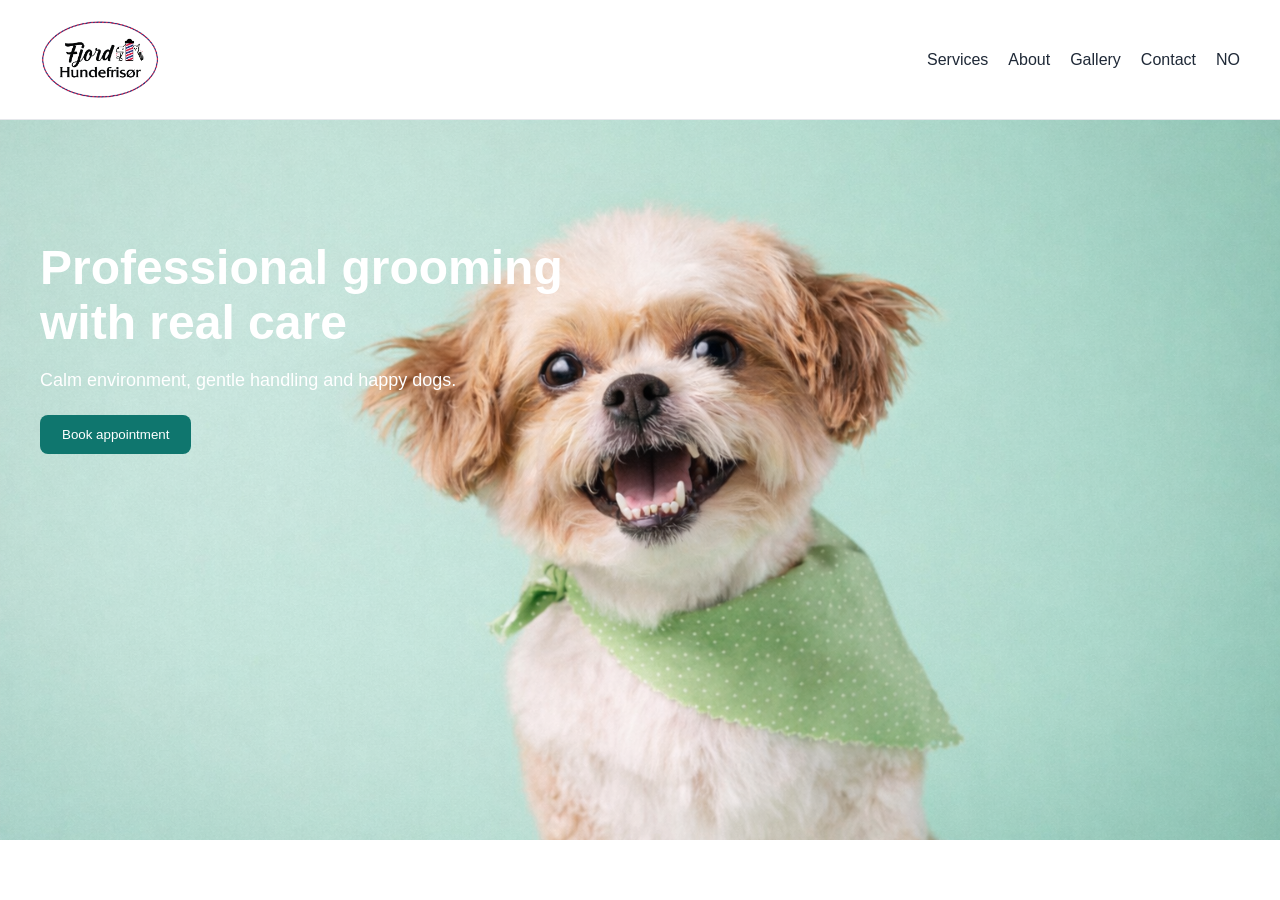
==== en/index.html @ f83bc76f "Startside layout med hero og logo" ====
<!doctype html>
<html lang="en">
  <head>
    <meta charset="UTF-8" />
    <meta name="viewport" content="width=device-width, initial-scale=1.0" />
    <title>FjordPets Dog Grooming</title>
    <link rel="stylesheet" href="../css/styles.css" />
  </head>

  <body>
    <header>
      <img src="../images/skilt.png" class="logo" />

      <nav>
        <a href="#">Services</a>
        <a href="#">About</a>
        <a href="#">Gallery</a>
        <a href="#">Contact</a>
        <a href="../no/index.html">NO</a>
      </nav>
    </header>

    <section>
      <h1>Professional grooming with real care</h1>
      <p>Calm environment, gentle handling and happy dogs.</p>
      <button>Book appointment</button>
    </section>
  </body>
</html>
---- css/styles.css ----
* {
  margin: 0;
  padding: 0;
  box-sizing: border-box;
}

body {
  font-family: Arial, sans-serif;
  color: #1f2937;
  background-color: #ffffff;
}

header {
  display: flex;
  justify-content: space-between;
  align-items: center;
  padding: 20px 40px;
  border-bottom: 1px solid #e5e7eb;
}

nav {
  display: flex;
  gap: 20px;
  align-items: center;
}

nav a {
  text-decoration: none;
  color: #1f2937;
}

section {
  padding: 120px 40px;
  min-height: 80vh;
  background-image: url("../images/hero.png");
  background-size: cover;
  background-position: center;
  color: white;
}

h1 {
  font-size: 48px;
  margin-bottom: 20px;
  max-width: 600px;
}

p {
  font-size: 18px;
  max-width: 600px;
  margin-bottom: 24px;
}

button {
  background-color: #0f766e;
  color: white;
  border: none;
  padding: 12px 22px;
  border-radius: 8px;
  cursor: pointer;
}

.logo {
  width: 120px;
  height: auto;
  display: block;
}
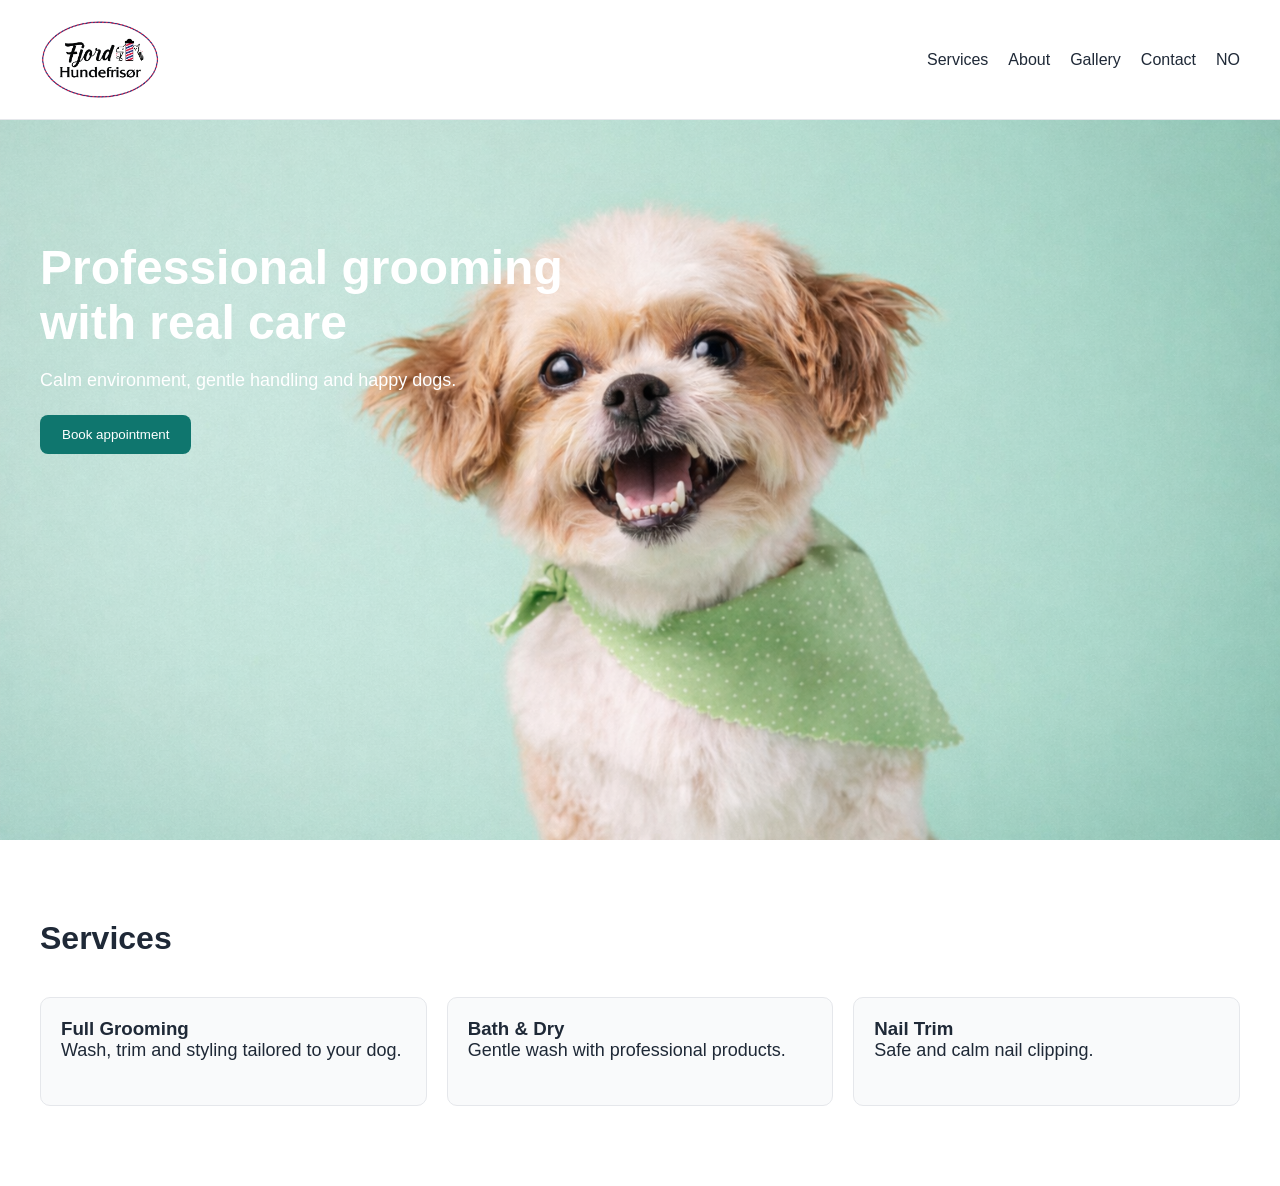
==== commit 5cbce0eb: "update" ====
--- a/en/index.html
+++ b/en/index.html
@@ -6,10 +6,9 @@
     <title>FjordPets Dog Grooming</title>
     <link rel="stylesheet" href="../css/styles.css" />
   </head>
-
   <body>
     <header>
-      <img src="../images/skilt.png" class="logo" />
+      <img src="../images/skilt.png" alt="FjordPets logo" class="logo" />
 
       <nav>
         <a href="#">Services</a>
@@ -20,10 +19,31 @@
       </nav>
     </header>
 
-    <section>
+    <section class="hero">
       <h1>Professional grooming with real care</h1>
       <p>Calm environment, gentle handling and happy dogs.</p>
       <button>Book appointment</button>
     </section>
+
+    <section class="services">
+      <h2>Services</h2>
+
+      <div class="services-grid">
+        <div class="card">
+          <h3>Full Grooming</h3>
+          <p>Wash, trim and styling tailored to your dog.</p>
+        </div>
+
+        <div class="card">
+          <h3>Bath & Dry</h3>
+          <p>Gentle wash with professional products.</p>
+        </div>
+
+        <div class="card">
+          <h3>Nail Trim</h3>
+          <p>Safe and calm nail clipping.</p>
+        </div>
+      </div>
+    </section>
   </body>
 </html>
--- a/css/styles.css
+++ b/css/styles.css
@@ -16,6 +16,7 @@
   align-items: center;
   padding: 20px 40px;
   border-bottom: 1px solid #e5e7eb;
+  background-color: #ffffff;
 }
 
 nav {
@@ -29,7 +30,7 @@
   color: #1f2937;
 }
 
-section {
+.hero {
   padding: 120px 40px;
   min-height: 80vh;
   background-image: url("../images/hero.png");
@@ -64,3 +65,28 @@
   height: auto;
   display: block;
 }
+
+.services {
+  padding: 80px 40px;
+  background-color: #ffffff;
+  color: #1f2937;
+}
+
+.services h2 {
+  font-size: 32px;
+  margin-bottom: 40px;
+}
+
+.services-grid {
+  display: flex;
+  gap: 20px;
+  flex-wrap: wrap;
+}
+
+.card {
+  border: 1px solid #e5e7eb;
+  padding: 20px;
+  border-radius: 10px;
+  background-color: #f9fafb;
+  flex: 1 1 250px;
+}
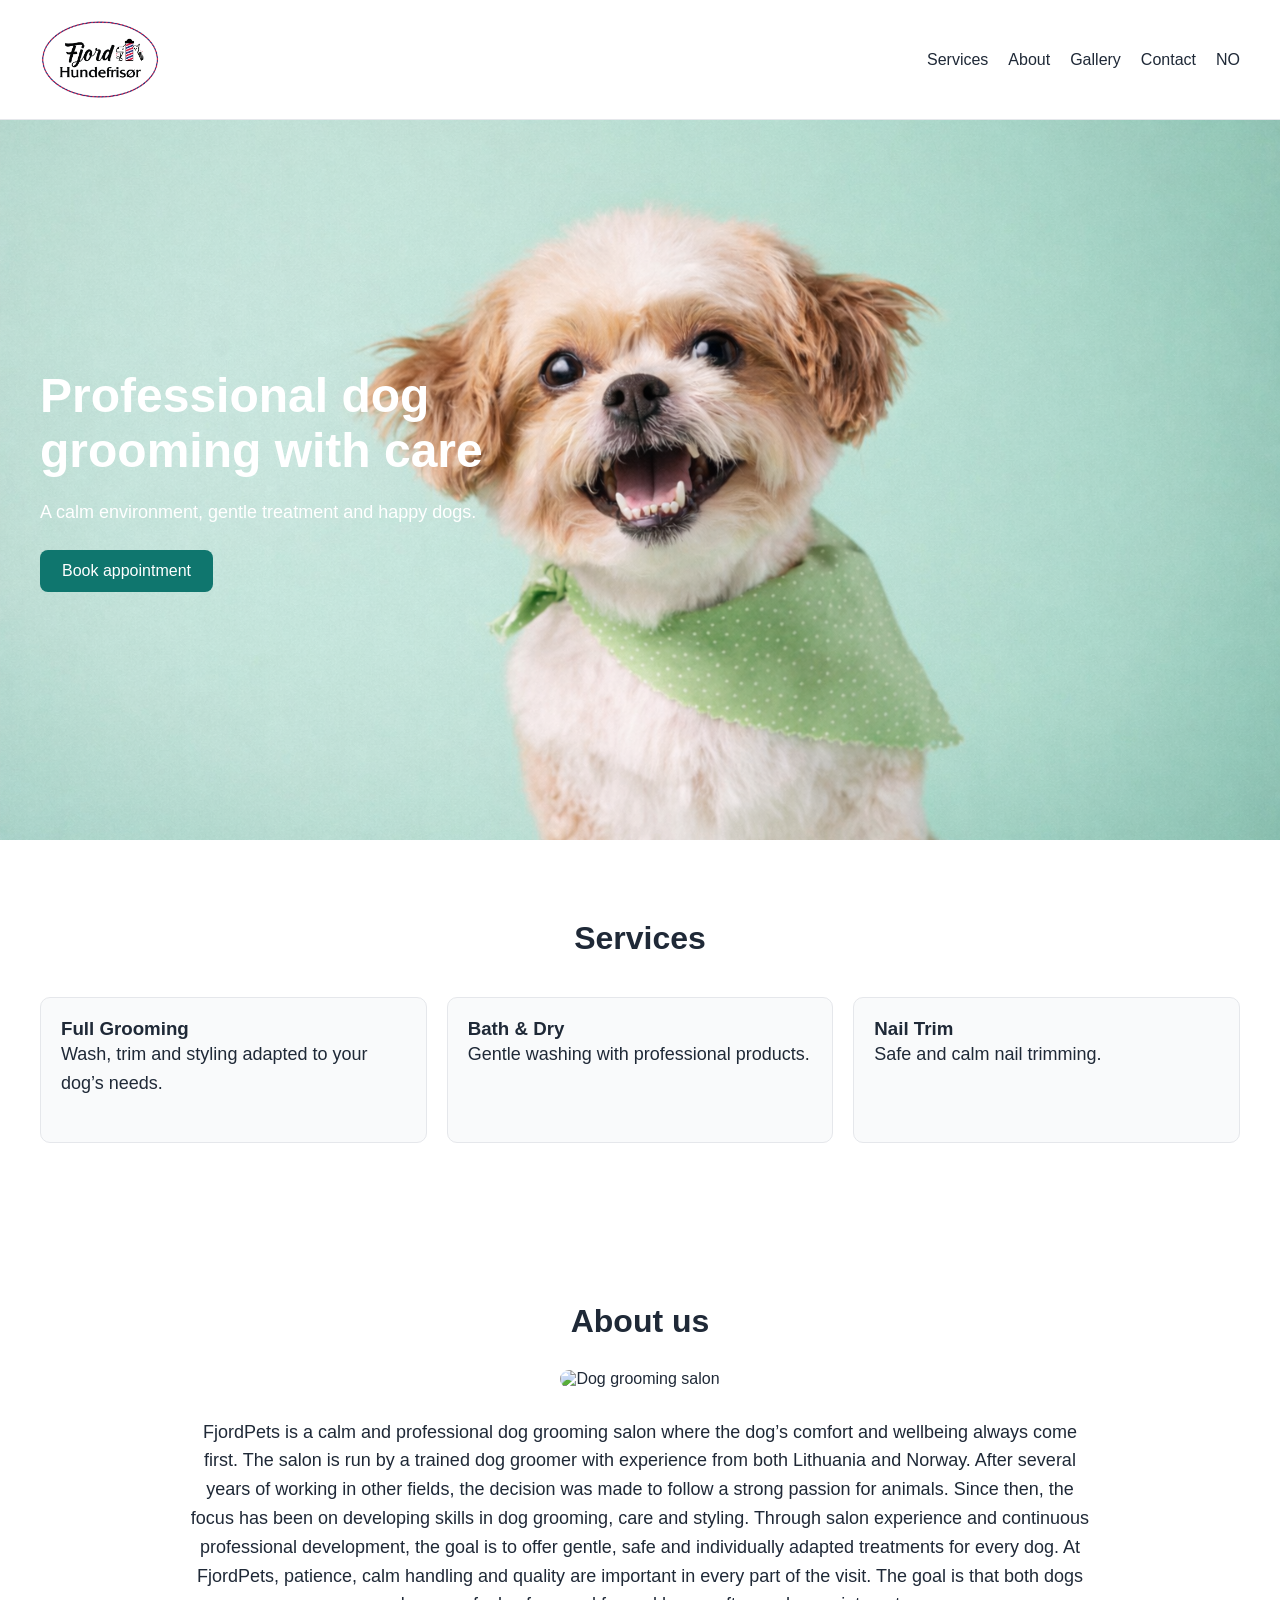
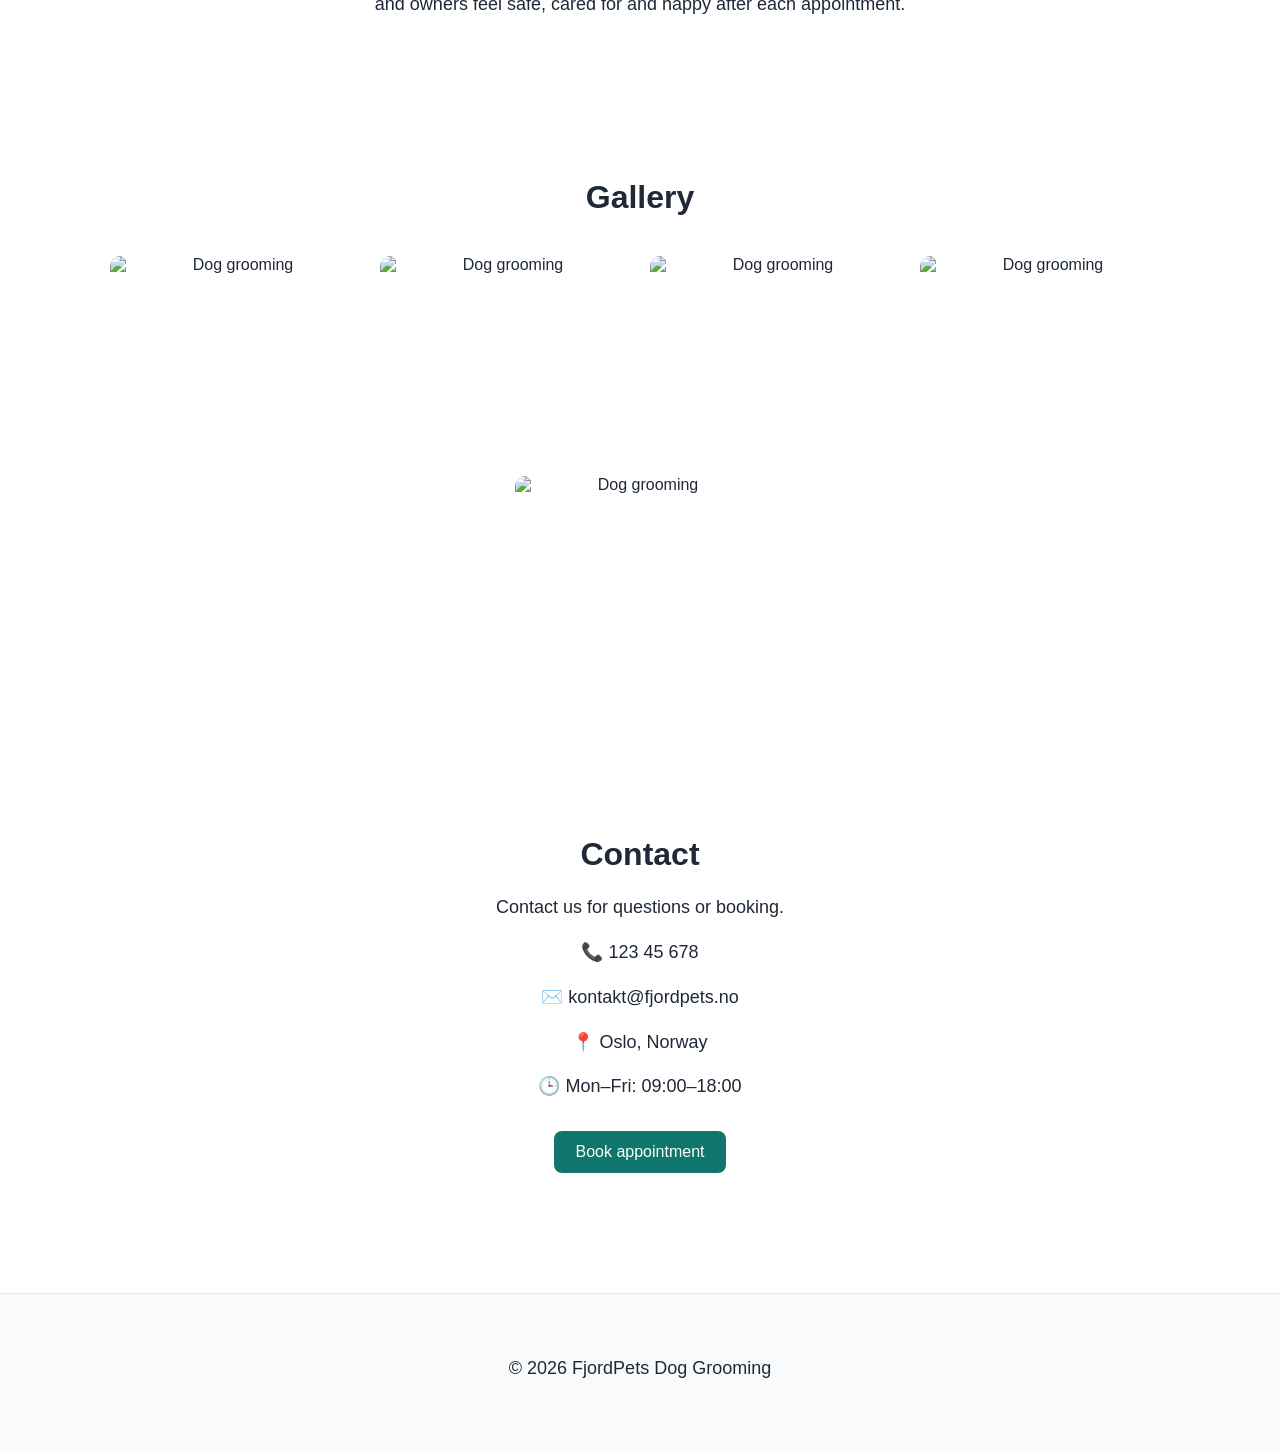
==== commit 41b08ade: "add english page" ====
--- a/en/index.html
+++ b/en/index.html
@@ -6,44 +6,123 @@
     <title>FjordPets Dog Grooming</title>
     <link rel="stylesheet" href="../css/styles.css" />
   </head>
+
   <body>
     <header>
       <img src="../images/skilt.png" alt="FjordPets logo" class="logo" />
 
       <nav>
-        <a href="#">Services</a>
-        <a href="#">About</a>
-        <a href="#">Gallery</a>
-        <a href="#">Contact</a>
+        <a href="#services">Services</a>
+        <a href="#about">About</a>
+        <a href="#gallery">Gallery</a>
+        <a href="#contact">Contact</a>
         <a href="../no/index.html">NO</a>
       </nav>
+
+      <button class="menu-toggle">☰</button>
     </header>
 
     <section class="hero">
-      <h1>Professional grooming with real care</h1>
-      <p>Calm environment, gentle handling and happy dogs.</p>
-      <button>Book appointment</button>
+      <h1>Professional dog grooming with care</h1>
+
+      <p>A calm environment, gentle treatment and happy dogs.</p>
+
+      <a
+        href="https://fjordpets.onlinebooq.net/"
+        target="_blank"
+        class="button-link"
+      >
+        Book appointment
+      </a>
     </section>
 
-    <section class="services">
+    <section id="services" class="services">
       <h2>Services</h2>
 
       <div class="services-grid">
         <div class="card">
           <h3>Full Grooming</h3>
-          <p>Wash, trim and styling tailored to your dog.</p>
+          <p>Wash, trim and styling adapted to your dog’s needs.</p>
         </div>
 
         <div class="card">
           <h3>Bath & Dry</h3>
-          <p>Gentle wash with professional products.</p>
+          <p>Gentle washing with professional products.</p>
         </div>
 
         <div class="card">
           <h3>Nail Trim</h3>
-          <p>Safe and calm nail clipping.</p>
+          <p>Safe and calm nail trimming.</p>
         </div>
       </div>
     </section>
+
+    <section id="about" class="about">
+      <div class="about-content">
+        <h2>About us</h2>
+
+        <img src="../images/about.jpg" alt="Dog grooming salon" />
+
+        <p>
+          FjordPets is a calm and professional dog grooming salon where the
+          dog’s comfort and wellbeing always come first. The salon is run by a
+          trained dog groomer with experience from both Lithuania and Norway.
+          After several years of working in other fields, the decision was made
+          to follow a strong passion for animals. Since then, the focus has been
+          on developing skills in dog grooming, care and styling. Through salon
+          experience and continuous professional development, the goal is to
+          offer gentle, safe and individually adapted treatments for every dog.
+          At FjordPets, patience, calm handling and quality are important in
+          every part of the visit. The goal is that both dogs and owners feel
+          safe, cared for and happy after each appointment.
+        </p>
+      </div>
+    </section>
+
+    <section id="gallery" class="gallery">
+      <h2>Gallery</h2>
+
+      <div class="gallery-grid">
+        <img src="../images/dog1.jpg" alt="Dog grooming" />
+        <img src="../images/dog2.jpg" alt="Dog grooming" />
+        <img src="../images/dog3.jpg" alt="Dog grooming" />
+        <img src="../images/Dog4.jpg" alt="Dog grooming" />
+        <img src="../images/Dog5.jpg" alt="Dog grooming" />
+      </div>
+    </section>
+
+    <section id="contact" class="contact">
+      <h2>Contact</h2>
+
+      <p>Contact us for questions or booking.</p>
+
+      <div class="contact-info">
+        <p>📞 123 45 678</p>
+        <p>✉️ kontakt@fjordpets.no</p>
+        <p>📍 Oslo, Norway</p>
+        <p>🕒 Mon–Fri: 09:00–18:00</p>
+      </div>
+
+      <a
+        href="https://fjordpets.onlinebooq.net/"
+        target="_blank"
+        class="button-link"
+      >
+        Book appointment
+      </a>
+    </section>
+
+    <footer>
+      <p>© 2026 FjordPets Dog Grooming</p>
+    </footer>
+
+    <script>
+      const menuToggle = document.querySelector(".menu-toggle");
+      const nav = document.querySelector("nav");
+
+      menuToggle.addEventListener("click", () => {
+        nav.classList.toggle("active");
+      });
+    </script>
   </body>
 </html>
--- a/css/styles.css
+++ b/css/styles.css
@@ -4,6 +4,10 @@
   box-sizing: border-box;
 }
 
+html {
+  scroll-behavior: smooth;
+}
+
 body {
   font-family: Arial, sans-serif;
   color: #1f2937;
@@ -17,6 +21,9 @@
   padding: 20px 40px;
   border-bottom: 1px solid #e5e7eb;
   background-color: #ffffff;
+  position: sticky;
+  top: 0;
+  z-index: 1000;
 }
 
 nav {
@@ -28,6 +35,15 @@
 nav a {
   text-decoration: none;
   color: #1f2937;
+  font-weight: 500;
+}
+
+nav a:hover {
+  color: #0f766e;
+}
+
+section {
+  scroll-margin-top: 100px;
 }
 
 .hero {
@@ -37,6 +53,9 @@
   background-size: cover;
   background-position: center;
   color: white;
+  display: flex;
+  flex-direction: column;
+  justify-content: center;
 }
 
 h1 {
@@ -49,6 +68,7 @@
   font-size: 18px;
   max-width: 600px;
   margin-bottom: 24px;
+  line-height: 1.6;
 }
 
 button {
@@ -58,6 +78,11 @@
   padding: 12px 22px;
   border-radius: 8px;
   cursor: pointer;
+  width: fit-content;
+}
+
+button:hover {
+  background-color: #115e59;
 }
 
 .logo {
@@ -75,12 +100,15 @@
 .services h2 {
   font-size: 32px;
   margin-bottom: 40px;
+  text-align: center;
 }
 
 .services-grid {
   display: flex;
   gap: 20px;
   flex-wrap: wrap;
+  max-width: 1200px;
+  margin: 0 auto;
 }
 
 .card {
@@ -89,4 +117,181 @@
   border-radius: 10px;
   background-color: #f9fafb;
   flex: 1 1 250px;
-}
+  transition: transform 0.3s ease;
+}
+
+.card:hover {
+  transform: translateY(-5px);
+}
+
+.about {
+  padding: 80px 40px;
+  text-align: center;
+}
+
+.about h2 {
+  margin-bottom: 30px;
+  font-size: 32px;
+}
+
+.about p {
+  max-width: 900px;
+  margin: 30px auto 0;
+}
+
+.about img {
+  width: 100%;
+  max-width: 500px;
+  border-radius: 10px;
+}
+
+.gallery {
+  padding: 80px 40px;
+  text-align: center;
+}
+
+.gallery h2 {
+  font-size: 32px;
+  margin-bottom: 40px;
+}
+
+.gallery-grid {
+  display: flex;
+  gap: 20px;
+  justify-content: center;
+  flex-wrap: wrap;
+  max-width: 1200px;
+  margin: 0 auto;
+}
+
+.gallery-grid img {
+  width: 250px;
+  height: 200px;
+  object-fit: cover;
+  border-radius: 10px;
+  transition: transform 0.3s ease;
+}
+
+.gallery-grid img:hover {
+  transform: scale(1.03);
+}
+
+footer {
+  background-color: #f9fafb;
+  padding: 60px 20px;
+  text-align: center;
+  margin-top: 40px;
+  border-top: 1px solid #e5e7eb;
+  display: flex;
+  flex-direction: column;
+  align-items: center;
+  gap: 10px;
+}
+
+footer p {
+  margin: 0 auto 10px;
+}
+
+footer button {
+  margin-top: 20px;
+  transition: background-color 0.3s ease;
+}
+
+footer button:hover {
+  background-color: #115e59;
+}
+
+.menu-toggle {
+  display: none;
+  font-size: 28px;
+  background: none;
+  border: none;
+  color: #1f2937;
+  cursor: pointer;
+}
+
+@media (max-width: 768px) {
+  header {
+    padding: 20px;
+    position: relative;
+  }
+
+  nav {
+    display: none;
+    flex-direction: column;
+    position: absolute;
+    top: 80px;
+    right: 20px;
+    background-color: white;
+    padding: 20px;
+    border-radius: 10px;
+    box-shadow: 0 4px 10px rgba(0, 0, 0, 0.1);
+  }
+
+  nav.active {
+    display: flex;
+  }
+
+  .menu-toggle {
+    display: block;
+  }
+
+  .hero {
+    padding: 80px 20px;
+    text-align: center;
+    align-items: center;
+  }
+
+  h1 {
+    font-size: 36px;
+  }
+
+  .services,
+  .about,
+  .gallery {
+    padding: 60px 20px;
+  }
+
+  .services-grid {
+    flex-direction: column;
+  }
+
+  .gallery-grid img {
+    width: 100%;
+    max-width: 350px;
+    aspect-ratio: 4 / 3;
+  }
+}
+
+.contact {
+  padding: 80px 40px;
+  text-align: center;
+  background-color: #ffffff;
+}
+
+.contact h2 {
+  font-size: 32px;
+  margin-bottom: 20px;
+}
+
+.contact p {
+  margin: 0 auto 16px;
+}
+
+.contact-info {
+  margin-bottom: 30px;
+}
+.button-link {
+  background-color: #0f766e;
+  color: white;
+  padding: 12px 22px;
+  border-radius: 8px;
+  text-decoration: none;
+  display: inline-block;
+  transition: background-color 0.3s ease;
+  width: fit-content;
+}
+
+.button-link:hover {
+  background-color: #115e59;
+}
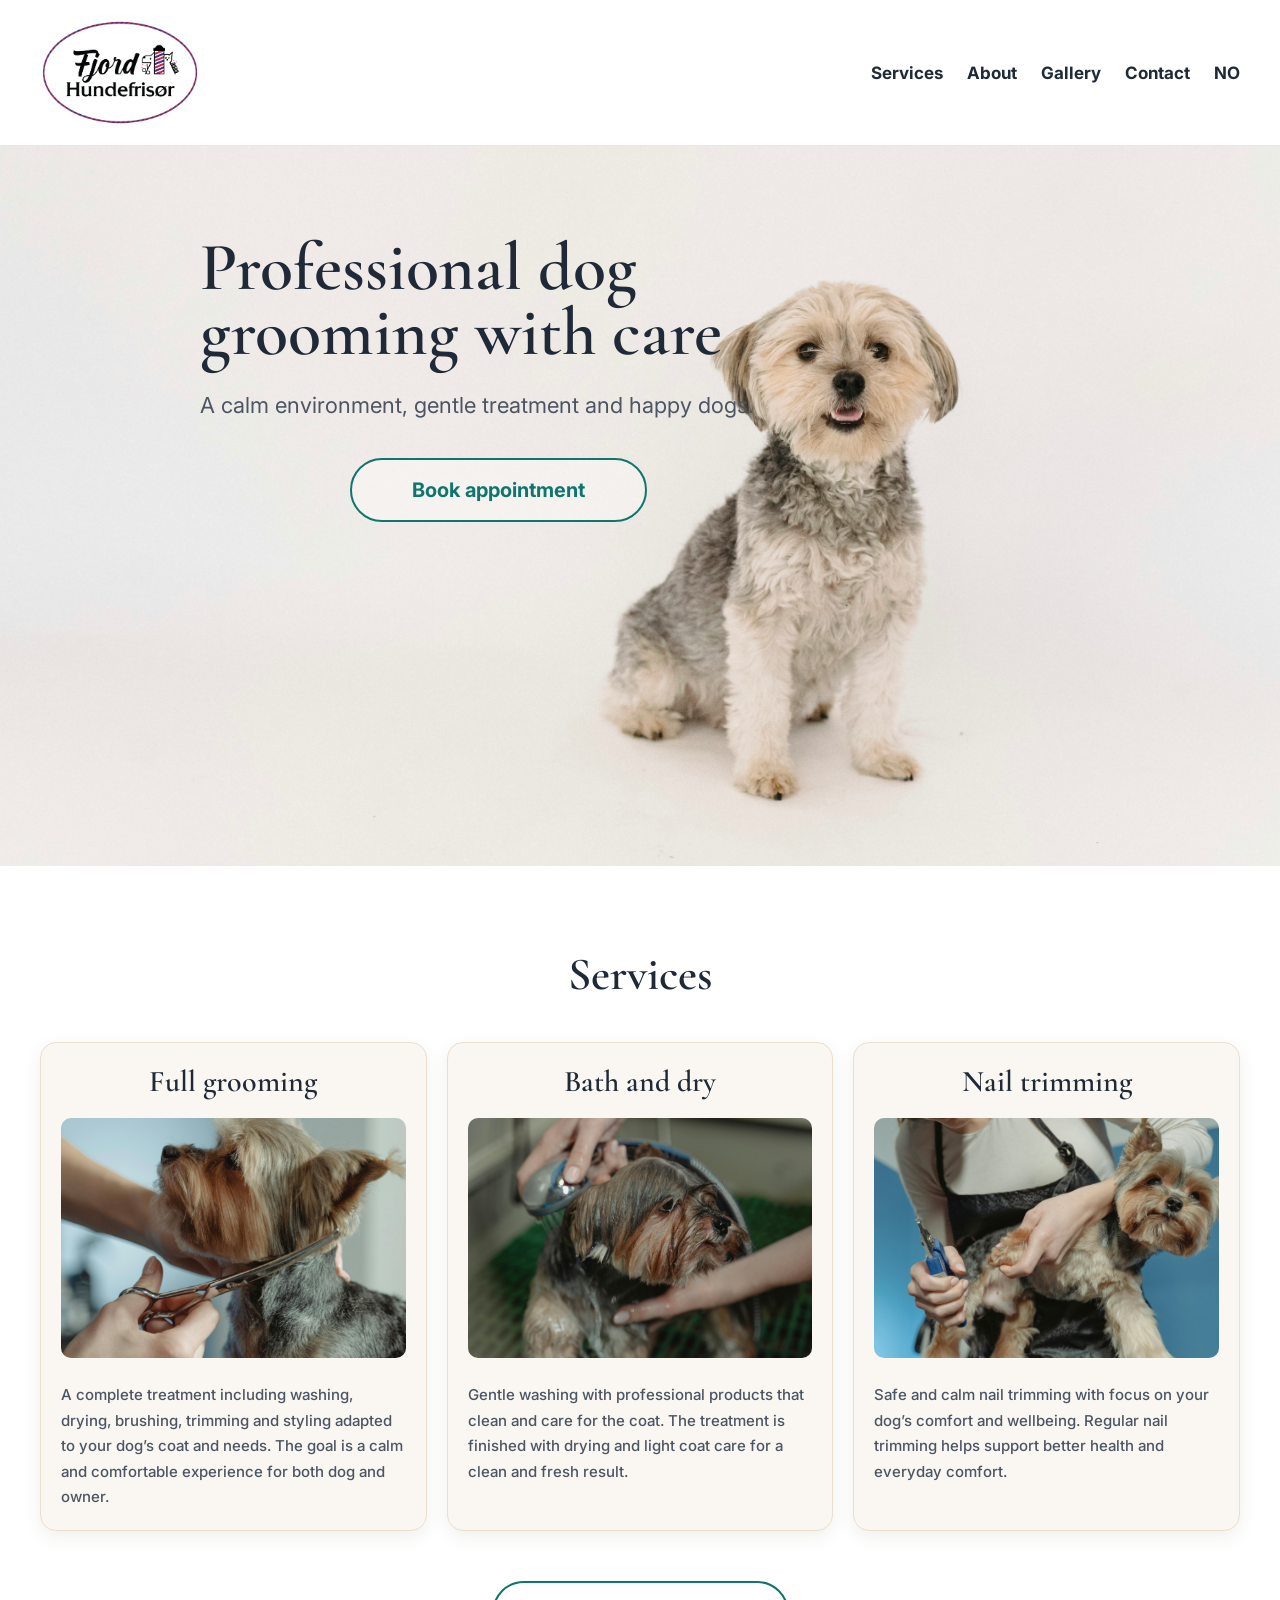
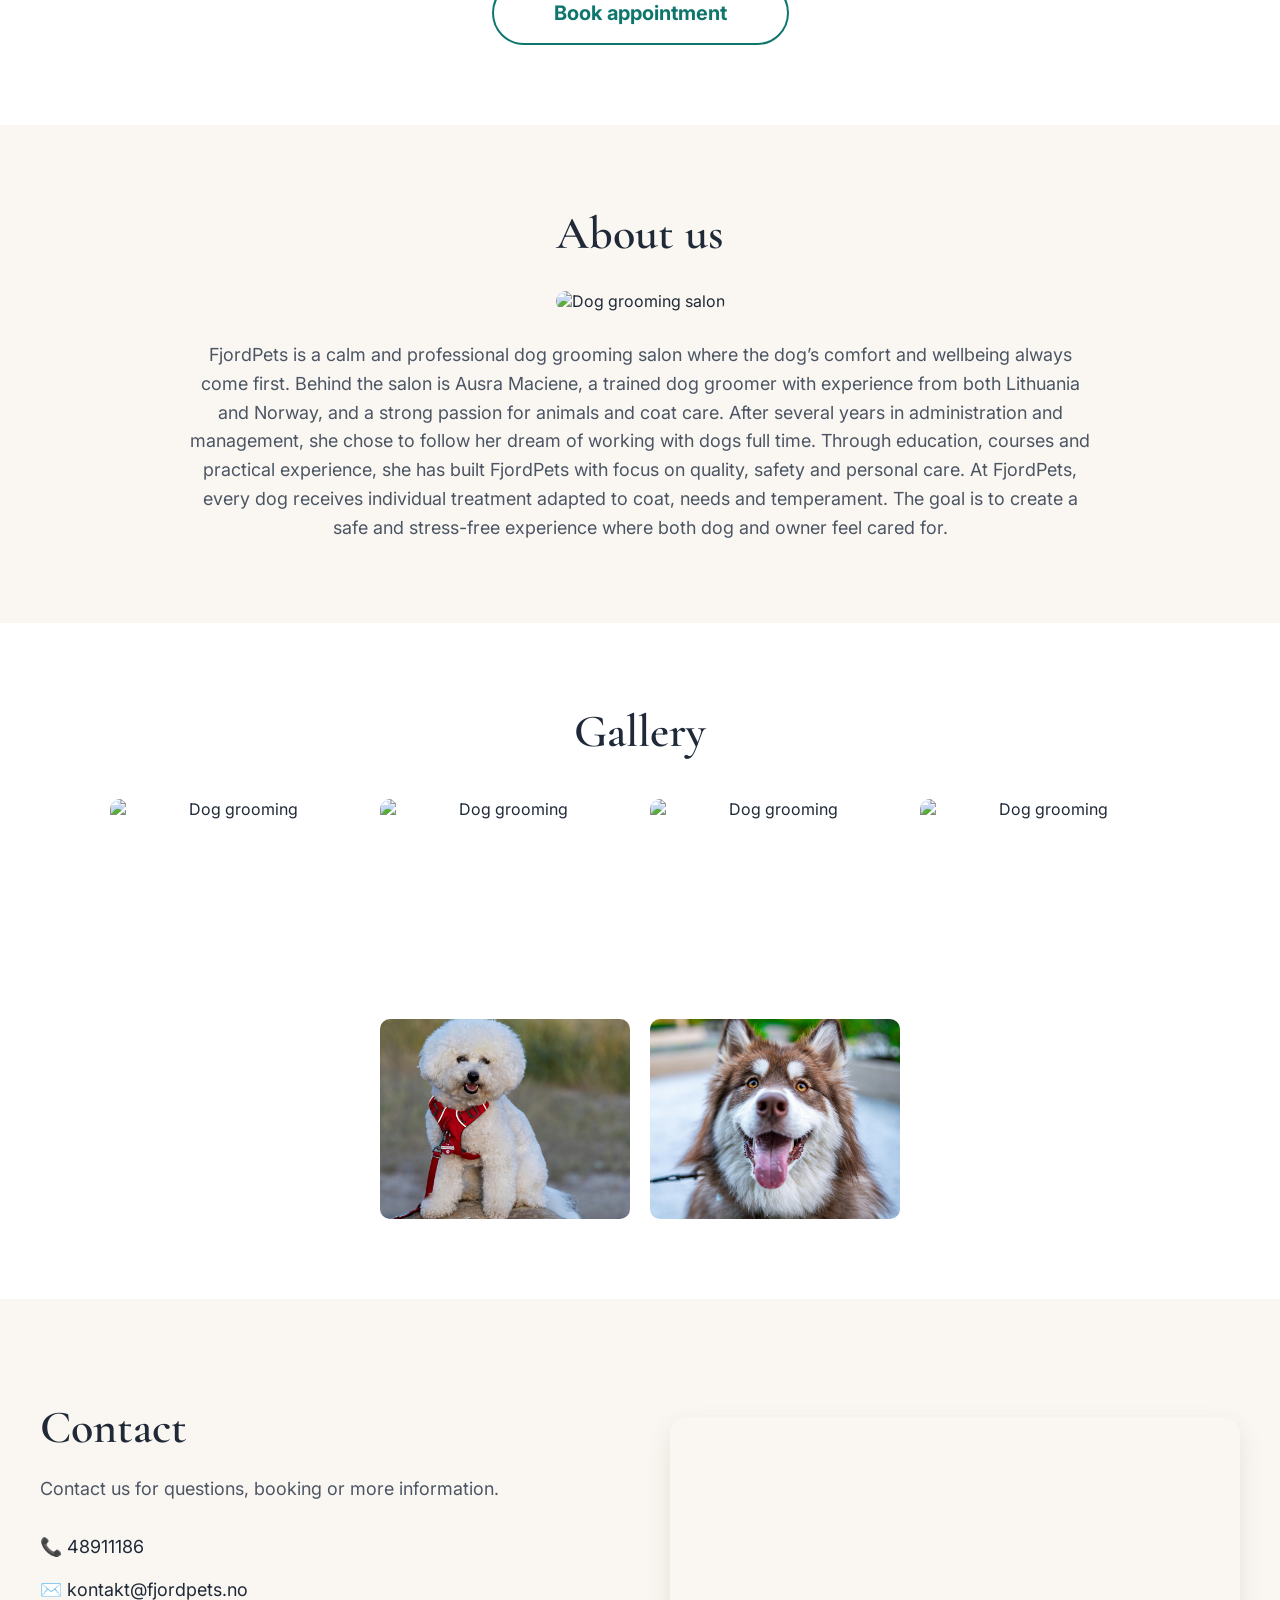
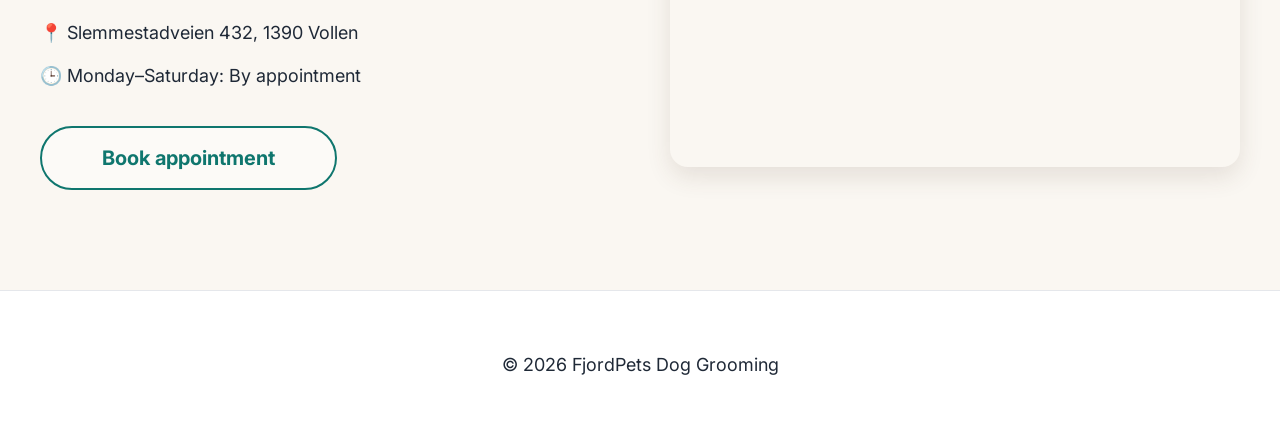
==== commit 226d172f: "finalizing page" ====
--- a/en/index.html
+++ b/en/index.html
@@ -5,6 +5,10 @@
     <meta name="viewport" content="width=device-width, initial-scale=1.0" />
     <title>FjordPets Dog Grooming</title>
     <link rel="stylesheet" href="../css/styles.css" />
+    <link
+      href="https://fonts.googleapis.com/css2?family=Cormorant+Garamond:wght@500;600&family=Inter:wght@400;500;600;700&display=swap"
+      rel="stylesheet"
+    />
   </head>
 
   <body>
@@ -41,19 +45,44 @@
 
       <div class="services-grid">
         <div class="card">
-          <h3>Full Grooming</h3>
-          <p>Wash, trim and styling adapted to your dog’s needs.</p>
+          <h3>Full grooming</h3>
+          <img src="../images/Services1.jpg" alt="Full dog grooming" />
+          <p>
+            A complete treatment including washing, drying, brushing, trimming
+            and styling adapted to your dog’s coat and needs. The goal is a calm
+            and comfortable experience for both dog and owner.
+          </p>
         </div>
 
         <div class="card">
-          <h3>Bath & Dry</h3>
-          <p>Gentle washing with professional products.</p>
+          <h3>Bath and dry</h3>
+          <img src="../images/Services2.jpg" alt="Dog bath and coat care" />
+          <p>
+            Gentle washing with professional products that clean and care for
+            the coat. The treatment is finished with drying and light coat care
+            for a clean and fresh result.
+          </p>
         </div>
 
         <div class="card">
-          <h3>Nail Trim</h3>
-          <p>Safe and calm nail trimming.</p>
+          <h3>Nail trimming</h3>
+          <img src="../images/Services3.jpg" alt="Dog nail trimming" />
+          <p>
+            Safe and calm nail trimming with focus on your dog’s comfort and
+            wellbeing. Regular nail trimming helps support better health and
+            everyday comfort.
+          </p>
         </div>
+      </div>
+
+      <div class="services-button">
+        <a
+          href="https://fjordpets.onlinebooq.net/"
+          target="_blank"
+          class="button-link"
+        >
+          Book appointment
+        </a>
       </div>
     </section>
 
@@ -65,16 +94,16 @@
 
         <p>
           FjordPets is a calm and professional dog grooming salon where the
-          dog’s comfort and wellbeing always come first. The salon is run by a
-          trained dog groomer with experience from both Lithuania and Norway.
-          After several years of working in other fields, the decision was made
-          to follow a strong passion for animals. Since then, the focus has been
-          on developing skills in dog grooming, care and styling. Through salon
-          experience and continuous professional development, the goal is to
-          offer gentle, safe and individually adapted treatments for every dog.
-          At FjordPets, patience, calm handling and quality are important in
-          every part of the visit. The goal is that both dogs and owners feel
-          safe, cared for and happy after each appointment.
+          dog’s comfort and wellbeing always come first. Behind the salon is
+          Ausra Maciene, a trained dog groomer with experience from both
+          Lithuania and Norway, and a strong passion for animals and coat care.
+          After several years in administration and management, she chose to
+          follow her dream of working with dogs full time. Through education,
+          courses and practical experience, she has built FjordPets with focus
+          on quality, safety and personal care. At FjordPets, every dog receives
+          individual treatment adapted to coat, needs and temperament. The goal
+          is to create a safe and stress-free experience where both dog and
+          owner feel cared for.
         </p>
       </div>
     </section>
@@ -88,28 +117,46 @@
         <img src="../images/dog3.jpg" alt="Dog grooming" />
         <img src="../images/Dog4.jpg" alt="Dog grooming" />
         <img src="../images/Dog5.jpg" alt="Dog grooming" />
+        <img src="../images/Dog6.jpg" alt="Dog grooming" />
       </div>
     </section>
 
     <section id="contact" class="contact">
-      <h2>Contact</h2>
+      <div class="contact-container">
+        <div class="contact-left">
+          <h2>Contact</h2>
 
-      <p>Contact us for questions or booking.</p>
+          <p class="contact-text">
+            Contact us for questions, booking or more information.
+          </p>
 
-      <div class="contact-info">
-        <p>📞 123 45 678</p>
-        <p>✉️ kontakt@fjordpets.no</p>
-        <p>📍 Oslo, Norway</p>
-        <p>🕒 Mon–Fri: 09:00–18:00</p>
+          <div class="contact-info">
+            <p>📞 48911186</p>
+            <p>✉️ kontakt@fjordpets.no</p>
+            <p>📍 Slemmestadveien 432, 1390 Vollen</p>
+            <p>🕒 Monday–Saturday: By appointment</p>
+          </div>
+
+          <a
+            href="https://fjordpets.onlinebooq.net/"
+            target="_blank"
+            class="button-link"
+          >
+            Book appointment
+          </a>
+        </div>
+
+        <div class="contact-right">
+          <iframe
+            src="https://www.google.com/maps?q=Slemmestadveien+432,+1390+Vollen,+Norway&output=embed"
+            width="100%"
+            height="350"
+            style="border: 0"
+            allowfullscreen=""
+            loading="lazy"
+          ></iframe>
+        </div>
       </div>
-
-      <a
-        href="https://fjordpets.onlinebooq.net/"
-        target="_blank"
-        class="button-link"
-      >
-        Book appointment
-      </a>
     </section>
 
     <footer>
--- a/css/styles.css
+++ b/css/styles.css
@@ -9,9 +9,24 @@
 }
 
 body {
-  font-family: Arial, sans-serif;
+  font-family: "Inter", sans-serif;
   color: #1f2937;
   background-color: #ffffff;
+}
+
+h1,
+h2,
+h3 {
+  font-family: "Cormorant Garamond", serif;
+  color: #1f2937;
+}
+
+p {
+  font-size: 18px;
+  max-width: 600px;
+  margin-bottom: 24px;
+  line-height: 1.6;
+  color: #4b5563;
 }
 
 header {
@@ -26,16 +41,23 @@
   z-index: 1000;
 }
 
+.logo {
+  width: 160px;
+  height: auto;
+  display: block;
+}
+
 nav {
   display: flex;
-  gap: 20px;
+  gap: 24px;
   align-items: center;
 }
 
 nav a {
   text-decoration: none;
   color: #1f2937;
-  font-weight: 500;
+  font-weight: 700;
+  font-size: 17px;
 }
 
 nav a:hover {
@@ -47,58 +69,91 @@
 }
 
 .hero {
-  padding: 120px 40px;
+  padding: 90px 40px 120px 200px;
   min-height: 80vh;
-  background-image: url("../images/hero.png");
+  background-image: url("../images/hero.jpg");
   background-size: cover;
   background-position: center;
-  color: white;
   display: flex;
   flex-direction: column;
-  justify-content: center;
+  justify-content: flex-start;
+  align-items: flex-start;
 }
 
 h1 {
-  font-size: 48px;
-  margin-bottom: 20px;
-  max-width: 600px;
-}
-
-p {
-  font-size: 18px;
-  max-width: 600px;
+  font-size: 68px;
+  font-weight: 600;
+  max-width: 620px;
+  line-height: 0.95;
   margin-bottom: 24px;
-  line-height: 1.6;
-}
-
-button {
+}
+
+.hero p {
+  font-size: 22px;
+  max-width: 620px;
+  margin-bottom: 38px;
+  line-height: 1.4;
+}
+
+.button-link {
   background-color: #0f766e;
   color: white;
-  border: none;
-  padding: 12px 22px;
-  border-radius: 8px;
-  cursor: pointer;
+  padding: 16px 34px;
+  border-radius: 999px;
+  text-decoration: none;
+  display: inline-flex;
+  align-items: center;
+  justify-content: center;
+  border: 2px solid #0f766e;
+  transition:
+    background-color 0.3s ease,
+    color 0.3s ease,
+    transform 0.3s ease;
   width: fit-content;
-}
-
-button:hover {
+  font-size: 18px;
+  font-weight: 700;
+}
+
+.button-link:hover {
   background-color: #115e59;
-}
-
-.logo {
-  width: 120px;
-  height: auto;
-  display: block;
+  border-color: #115e59;
+  color: white;
+  transform: translateY(-2px);
+}
+
+.hero .button-link,
+.services-button .button-link,
+.contact .button-link {
+  background-color: rgba(255, 255, 255, 0.35);
+  color: #0f766e;
+  border: 2px solid #0f766e;
+  padding: 18px 60px;
+  font-size: 20px;
+  font-weight: 700;
+}
+
+.hero .button-link:hover,
+.services-button .button-link:hover,
+.contact .button-link:hover {
+  background-color: #0f766e;
+  color: white;
+}
+
+.hero .button-link {
+  margin-left: 150px;
 }
 
 .services {
   padding: 80px 40px;
   background-color: #ffffff;
-  color: #1f2937;
-}
-
-.services h2 {
-  font-size: 32px;
+}
+
+.services h2,
+.about h2,
+.gallery h2,
+.contact h2 {
+  font-size: 46px;
+  font-weight: 600;
   margin-bottom: 40px;
   text-align: center;
 }
@@ -111,27 +166,66 @@
   margin: 0 auto;
 }
 
+.services-button {
+  display: flex;
+  justify-content: center;
+  margin-top: 50px;
+}
+
 .card {
-  border: 1px solid #e5e7eb;
+  border: 1px solid #eadfce;
   padding: 20px;
-  border-radius: 10px;
-  background-color: #f9fafb;
+  border-radius: 16px;
+  background-color: #faf7f2;
   flex: 1 1 250px;
-  transition: transform 0.3s ease;
+  transition:
+    transform 0.3s ease,
+    box-shadow 0.3s ease;
+  box-shadow: 0 6px 18px rgba(80, 60, 40, 0.08);
 }
 
 .card:hover {
   transform: translateY(-5px);
+  box-shadow: 0 10px 24px rgba(80, 60, 40, 0.14);
+}
+
+.card h3 {
+  font-size: 30px;
+  font-weight: 600;
+  text-align: center;
+  margin-bottom: 18px;
+}
+
+.card img {
+  width: 100%;
+  height: 240px;
+  object-fit: cover;
+  border-radius: 10px;
+  margin-bottom: 20px;
+}
+
+.card p {
+  font-size: 15px;
+  font-weight: 500;
+  line-height: 1.7;
+  max-width: 100%;
+  margin-bottom: 0;
 }
 
 .about {
   padding: 80px 40px;
   text-align: center;
+  background-color: #faf7f2;
 }
 
 .about h2 {
   margin-bottom: 30px;
-  font-size: 32px;
+}
+
+.about img {
+  width: 100%;
+  max-width: 500px;
+  border-radius: 12px;
 }
 
 .about p {
@@ -139,20 +233,10 @@
   margin: 30px auto 0;
 }
 
-.about img {
-  width: 100%;
-  max-width: 500px;
-  border-radius: 10px;
-}
-
 .gallery {
   padding: 80px 40px;
   text-align: center;
-}
-
-.gallery h2 {
-  font-size: 32px;
-  margin-bottom: 40px;
+  background-color: #ffffff;
 }
 
 .gallery-grid {
@@ -176,29 +260,68 @@
   transform: scale(1.03);
 }
 
+.contact {
+  padding: 100px 40px;
+  background-color: #faf7f2;
+}
+
+.contact-container {
+  max-width: 1200px;
+  margin: 0 auto;
+  display: flex;
+  gap: 60px;
+  align-items: center;
+  justify-content: space-between;
+}
+
+.contact-left {
+  flex: 1;
+}
+
+.contact-right {
+  flex: 1;
+}
+
+.contact h2 {
+  text-align: left;
+  margin-bottom: 20px;
+}
+
+.contact-text {
+  font-size: 18px;
+  margin-bottom: 30px;
+}
+
+.contact-info {
+  display: flex;
+  flex-direction: column;
+  gap: 14px;
+  margin-bottom: 35px;
+}
+
+.contact-info p {
+  margin: 0;
+  font-size: 18px;
+  color: #1f2937;
+}
+
+.contact-right iframe {
+  width: 100%;
+  height: 350px;
+  border-radius: 18px;
+  box-shadow: 0 10px 25px rgba(80, 60, 40, 0.12);
+}
+
 footer {
-  background-color: #f9fafb;
+  background-color: #ffffff;
   padding: 60px 20px;
   text-align: center;
-  margin-top: 40px;
   border-top: 1px solid #e5e7eb;
-  display: flex;
-  flex-direction: column;
-  align-items: center;
-  gap: 10px;
 }
 
 footer p {
-  margin: 0 auto 10px;
-}
-
-footer button {
-  margin-top: 20px;
-  transition: background-color 0.3s ease;
-}
-
-footer button:hover {
-  background-color: #115e59;
+  margin: 0 auto;
+  color: #1f2937;
 }
 
 .menu-toggle {
@@ -214,6 +337,10 @@
   header {
     padding: 20px;
     position: relative;
+  }
+
+  .logo {
+    width: 130px;
   }
 
   nav {
@@ -240,16 +367,38 @@
     padding: 80px 20px;
     text-align: center;
     align-items: center;
+    justify-content: center;
   }
 
   h1 {
-    font-size: 36px;
+    font-size: 42px;
+    max-width: 100%;
+    line-height: 1;
+  }
+
+  .hero p {
+    font-size: 20px;
+    max-width: 100%;
+  }
+
+  .hero .button-link {
+    margin-left: 0;
+    padding: 16px 40px;
+    font-size: 18px;
   }
 
   .services,
   .about,
-  .gallery {
+  .gallery,
+  .contact {
     padding: 60px 20px;
+  }
+
+  .services h2,
+  .about h2,
+  .gallery h2,
+  .contact h2 {
+    font-size: 38px;
   }
 
   .services-grid {
@@ -261,37 +410,40 @@
     max-width: 350px;
     aspect-ratio: 4 / 3;
   }
-}
-
-.contact {
-  padding: 80px 40px;
-  text-align: center;
-  background-color: #ffffff;
-}
-
-.contact h2 {
-  font-size: 32px;
-  margin-bottom: 20px;
-}
-
-.contact p {
-  margin: 0 auto 16px;
-}
-
-.contact-info {
-  margin-bottom: 30px;
-}
-.button-link {
+
+  .contact-container {
+    flex-direction: column;
+    gap: 40px;
+    text-align: center;
+  }
+
+  .contact h2 {
+    text-align: center;
+  }
+
+  .contact-right iframe {
+    height: 300px;
+  }
+}
+.social-links {
+  margin-bottom: 35px;
+}
+
+.social-links a {
+  width: 48px;
+  height: 48px;
+  border-radius: 50%;
+  border: 2px solid #0f766e;
+  color: #0f766e;
+  display: inline-flex;
+  align-items: center;
+  justify-content: center;
+  text-decoration: none;
+  font-size: 20px;
+  transition: all 0.3s ease;
+}
+
+.social-links a:hover {
   background-color: #0f766e;
   color: white;
-  padding: 12px 22px;
-  border-radius: 8px;
-  text-decoration: none;
-  display: inline-block;
-  transition: background-color 0.3s ease;
-  width: fit-content;
-}
-
-.button-link:hover {
-  background-color: #115e59;
-}
+}
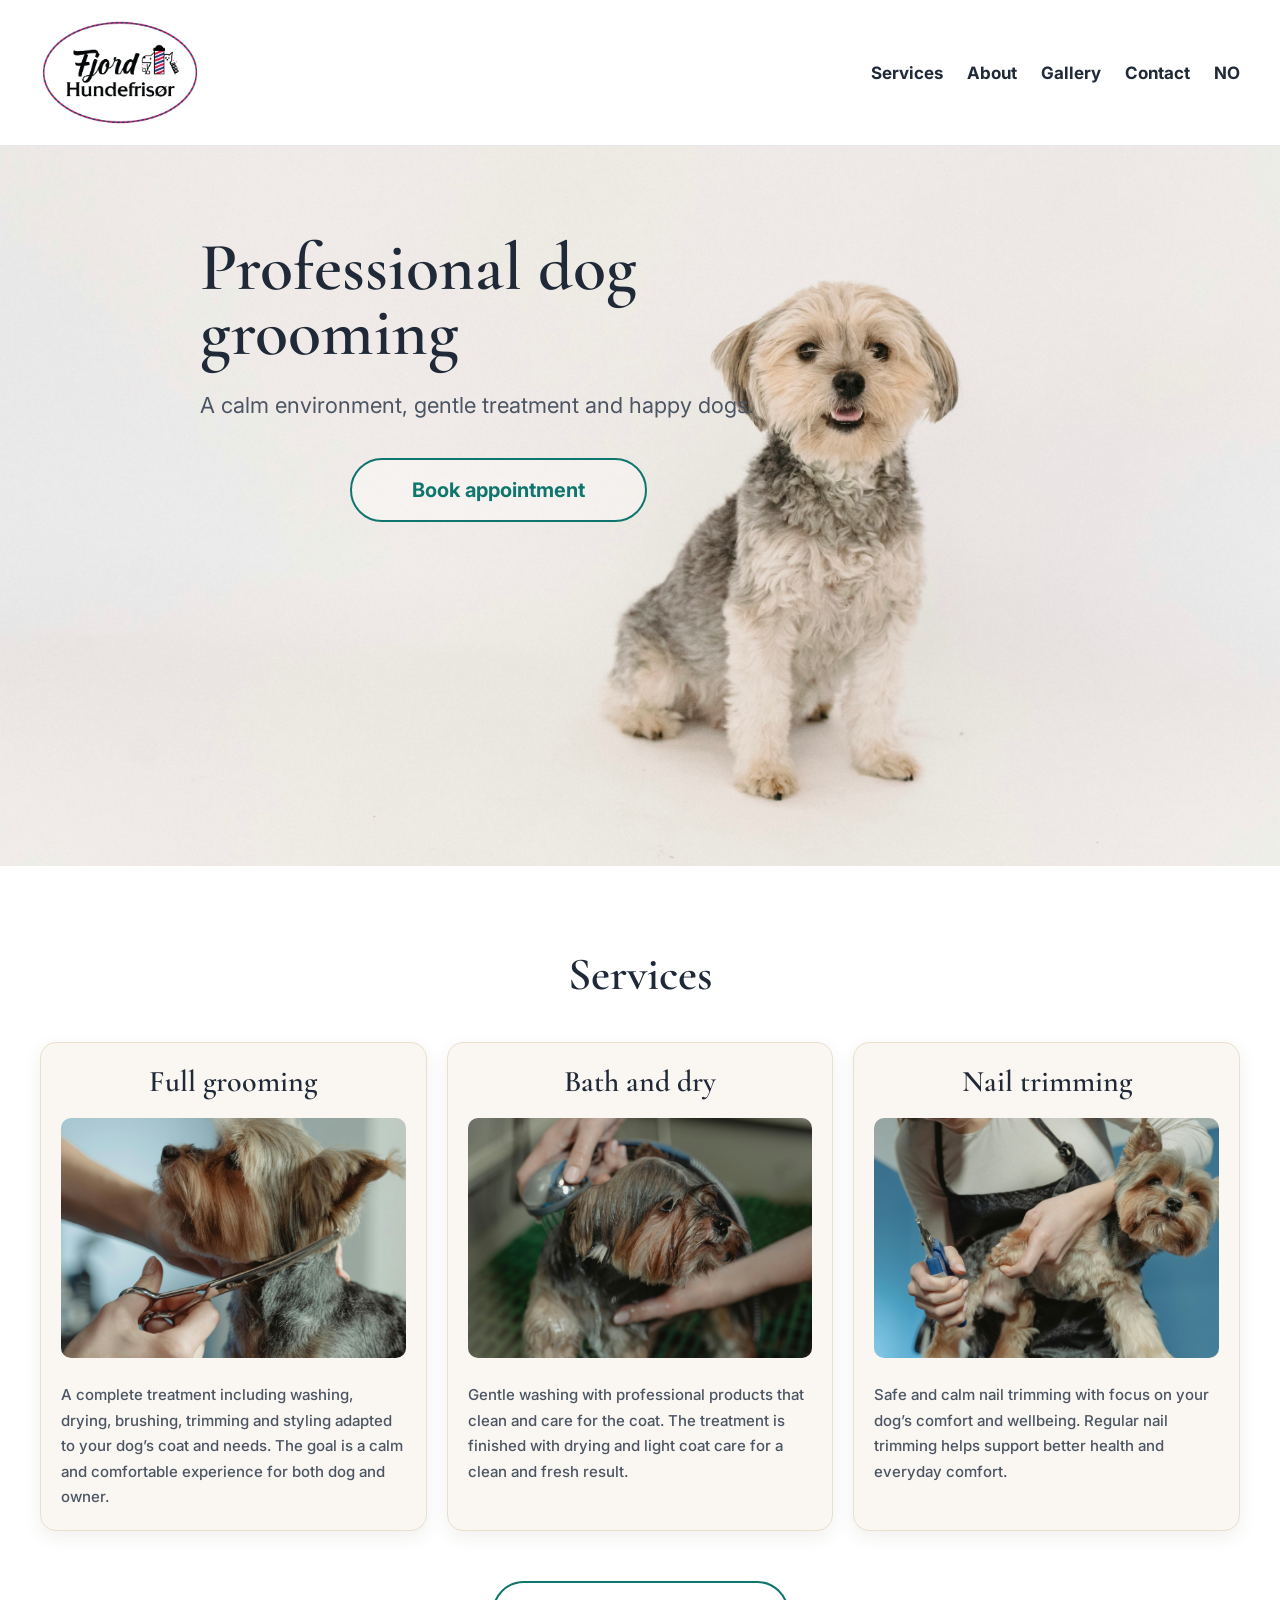
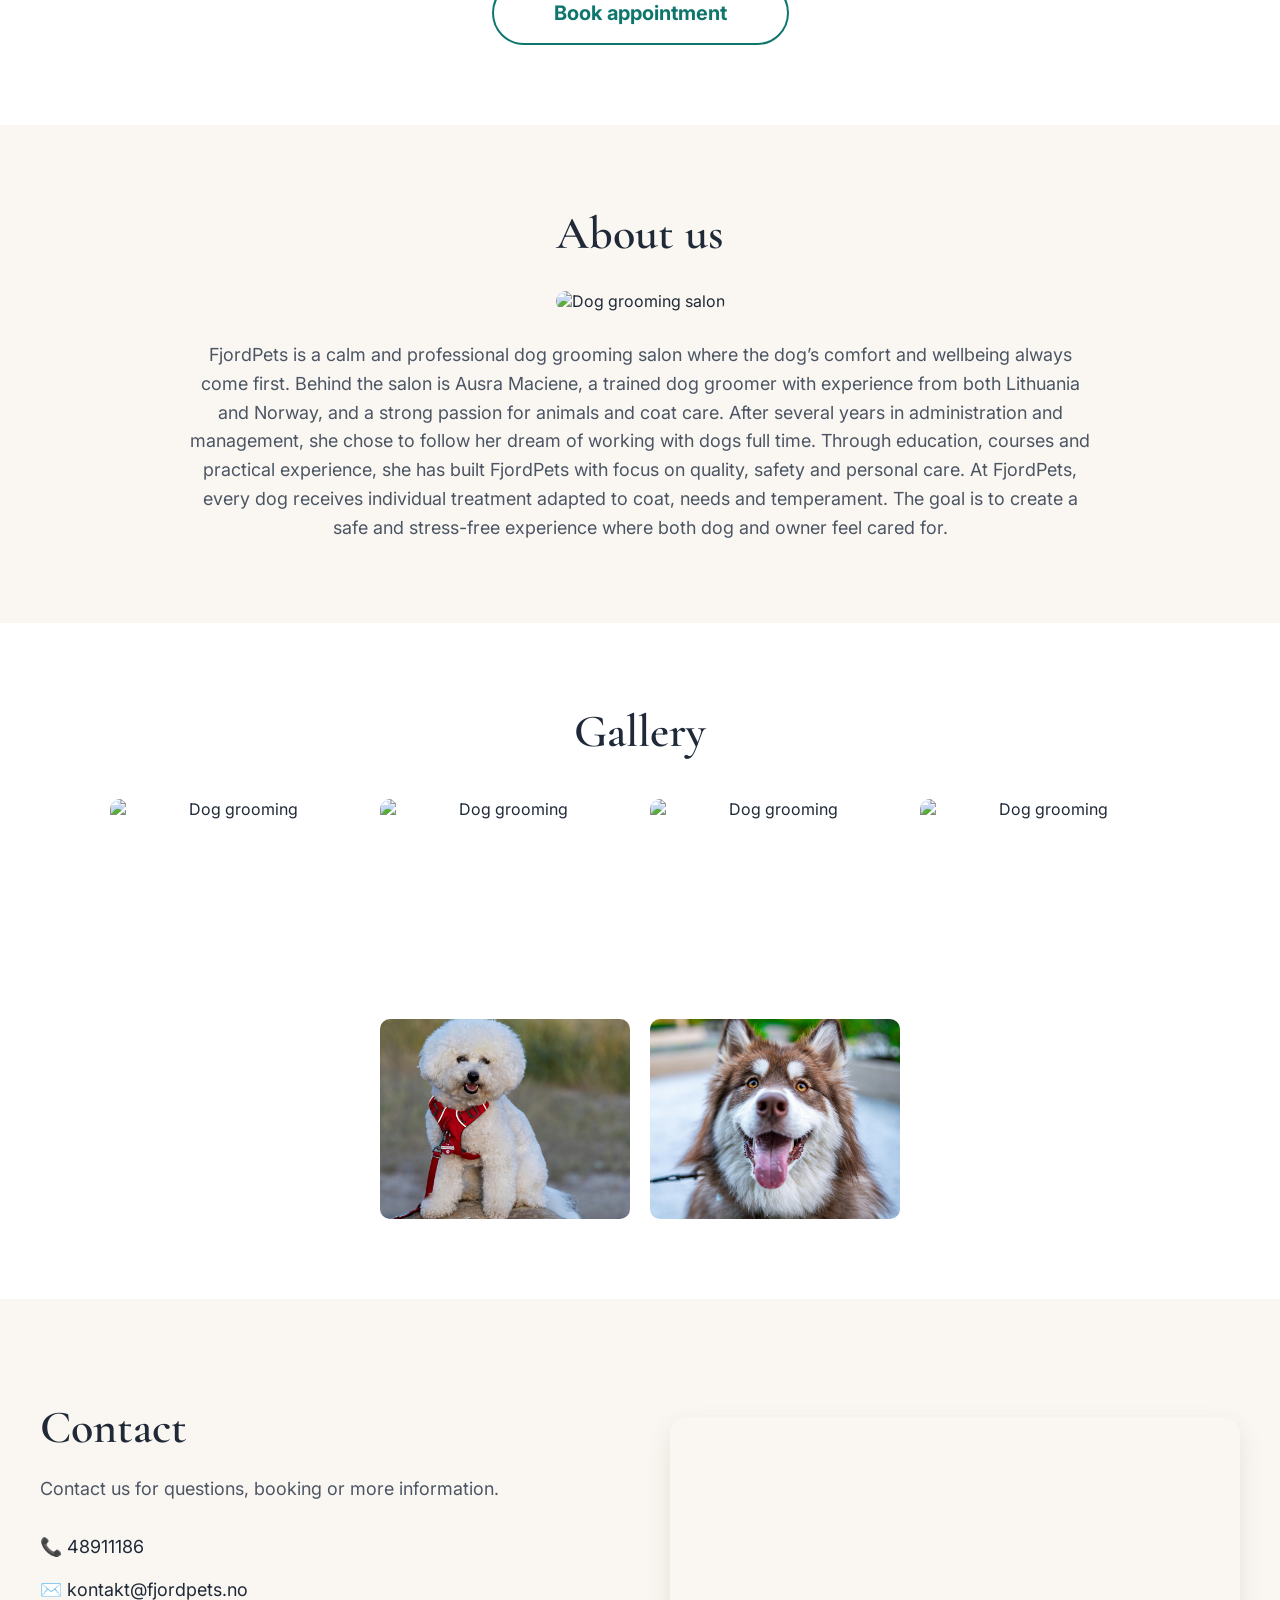
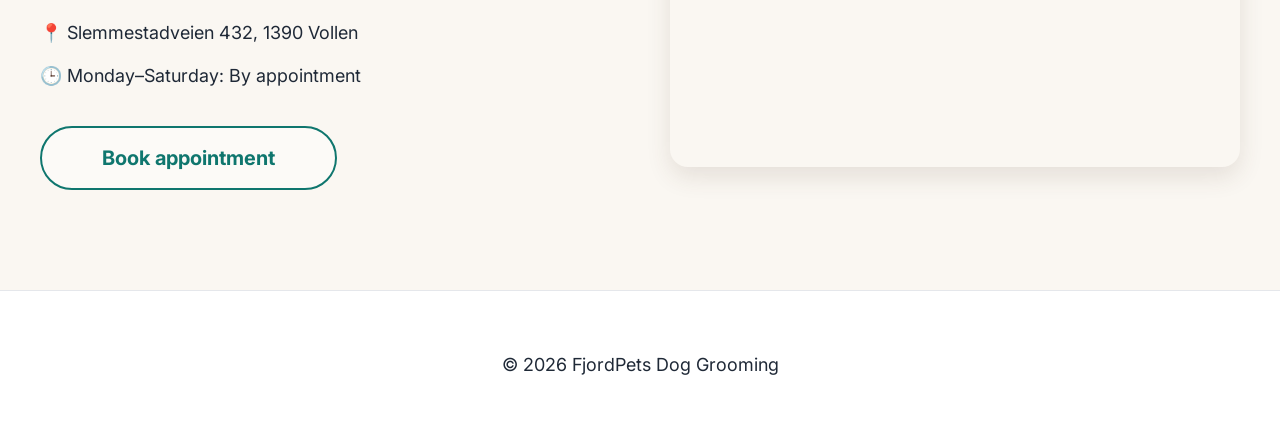
==== commit f413dfbd: "fixed english hero" ====
--- a/en/index.html
+++ b/en/index.html
@@ -27,7 +27,7 @@
     </header>
 
     <section class="hero">
-      <h1>Professional dog grooming with care</h1>
+      <h1>Professional dog grooming</h1>
 
       <p>A calm environment, gentle treatment and happy dogs.</p>
 
